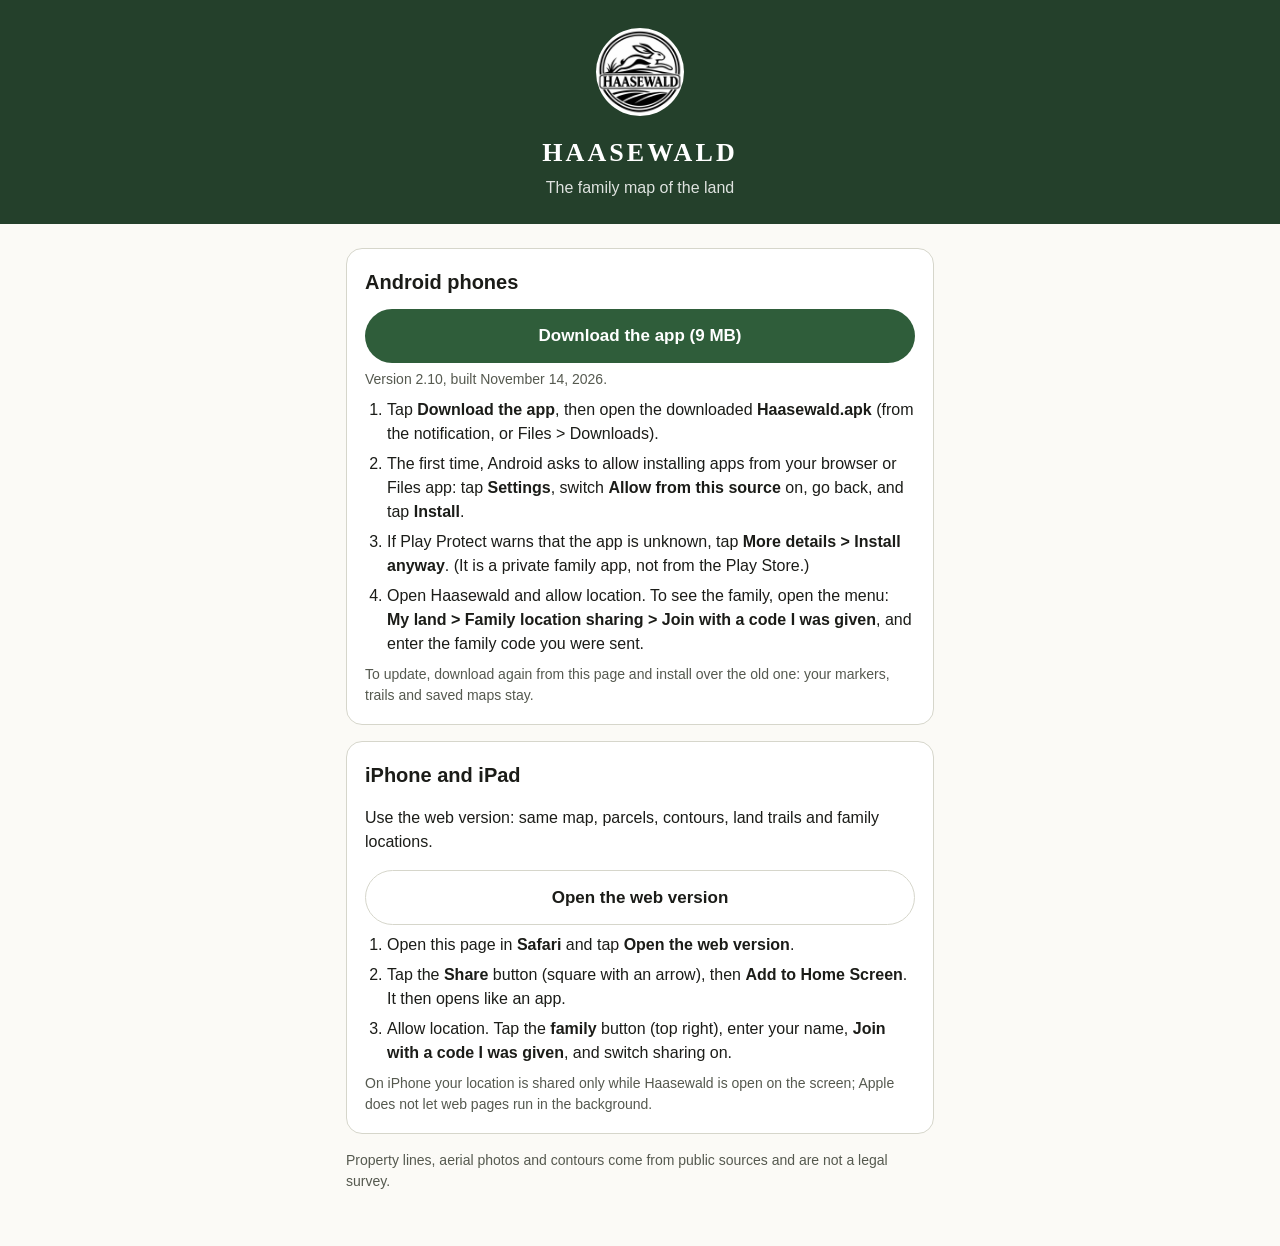
==== download.html @ 90247db0 "Haasewald site 96697b8" ====
<!doctype html>
<html lang="en">
<head>
<meta charset="utf-8">
<meta name="viewport" content="width=device-width, initial-scale=1">
<title>Get Haasewald</title>
<meta name="description" content="Download the Haasewald app for Android, or use the web version on iPhone.">
<meta name="theme-color" content="#24402B">
<link rel="icon" href="icons/favicon.png">
<link rel="apple-touch-icon" href="icons/apple-touch-icon.png">
<style>
  :root { --brand: #2F5D3A; --bar: #24402B; --paper: #FBFAF6; --card: #FFFFFF; --ink: #1B1C18; --soft: #55594F; --line: #D6D6CB; color-scheme: light; }
  @media (prefers-color-scheme: dark) {
    :root:not([data-theme="light"]) { --paper: #12140F; --card: #1E211B; --ink: #E6E6DC; --soft: #A9AD9F; --line: #3A3E35; color-scheme: dark; }
  }
  :root[data-theme="dark"] { --paper: #12140F; --card: #1E211B; --ink: #E6E6DC; --soft: #A9AD9F; --line: #3A3E35; color-scheme: dark; }
  * { box-sizing: border-box; }
  body { margin: 0; background: var(--paper); color: var(--ink); font: 16px/1.5 -apple-system, BlinkMacSystemFont, "Segoe UI", Roboto, Helvetica, Arial, sans-serif; }
  header { background: var(--bar); color: #fff; padding: 28px 16px 24px; text-align: center; }
  header img { width: 88px; height: 88px; border-radius: 50%; background: #fff; }
  header h1 { font-family: Georgia, "Times New Roman", serif; letter-spacing: .12em; margin: 10px 0 0; font-size: 26px; }
  header p { margin: 4px 0 0; opacity: .85; }
  main { max-width: 620px; margin: 0 auto; padding: 8px 16px 40px; }
  section { background: var(--card); border: 1px solid var(--line); border-radius: 16px; padding: 18px; margin: 16px 0; }
  h2 { margin: 0 0 8px; font-size: 20px; }
  .btn { display: block; text-align: center; background: var(--brand); color: #fff; text-decoration: none; font-weight: 700; padding: 14px 18px; border-radius: 999px; margin: 12px 0 6px; font-size: 17px; }
  .btn.ghost { background: transparent; color: var(--ink); border: 1px solid var(--line); }
  .small { color: var(--soft); font-size: 14px; }
  ol { padding-left: 22px; margin: 8px 0; }
  li { margin: 6px 0; }
</style>
</head>
<body>
<header>
  <img src="icons/icon-192.png" alt="">
  <h1>HAASEWALD</h1>
  <p>The family map of the land</p>
</header>
<main>
  <section>
    <h2>Android phones</h2>
    <a class="btn" href="Haasewald.apk" download>Download the app (9 MB)</a>
    <div class="small">Version 2.10, built November 14, 2026.</div>
    <ol>
      <li>Tap <b>Download the app</b>, then open the downloaded <b>Haasewald.apk</b> (from the notification, or Files &gt; Downloads).</li>
      <li>The first time, Android asks to allow installing apps from your browser or Files app: tap <b>Settings</b>, switch <b>Allow from this source</b> on, go back, and tap <b>Install</b>.</li>
      <li>If Play Protect warns that the app is unknown, tap <b>More details &gt; Install anyway</b>. (It is a private family app, not from the Play Store.)</li>
      <li>Open Haasewald and allow location. To see the family, open the menu: <b>My land &gt; Family location sharing &gt; Join with a code I was given</b>, and enter the family code you were sent.</li>
    </ol>
    <div class="small">To update, download again from this page and install over the old one: your markers, trails and saved maps stay.</div>
  </section>
  <section>
    <h2>iPhone and iPad</h2>
    <p>Use the web version: same map, parcels, contours, land trails and family locations.</p>
    <a class="btn ghost" href="./">Open the web version</a>
    <ol>
      <li>Open this page in <b>Safari</b> and tap <b>Open the web version</b>.</li>
      <li>Tap the <b>Share</b> button (square with an arrow), then <b>Add to Home Screen</b>. It then opens like an app.</li>
      <li>Allow location. Tap the <b>family</b> button (top right), enter your name, <b>Join with a code I was given</b>, and switch sharing on.</li>
    </ol>
    <div class="small">On iPhone your location is shared only while Haasewald is open on the screen; Apple does not let web pages run in the background.</div>
  </section>
  <p class="small">Property lines, aerial photos and contours come from public sources and are not a legal survey.</p>
</main>
</body>
</html>
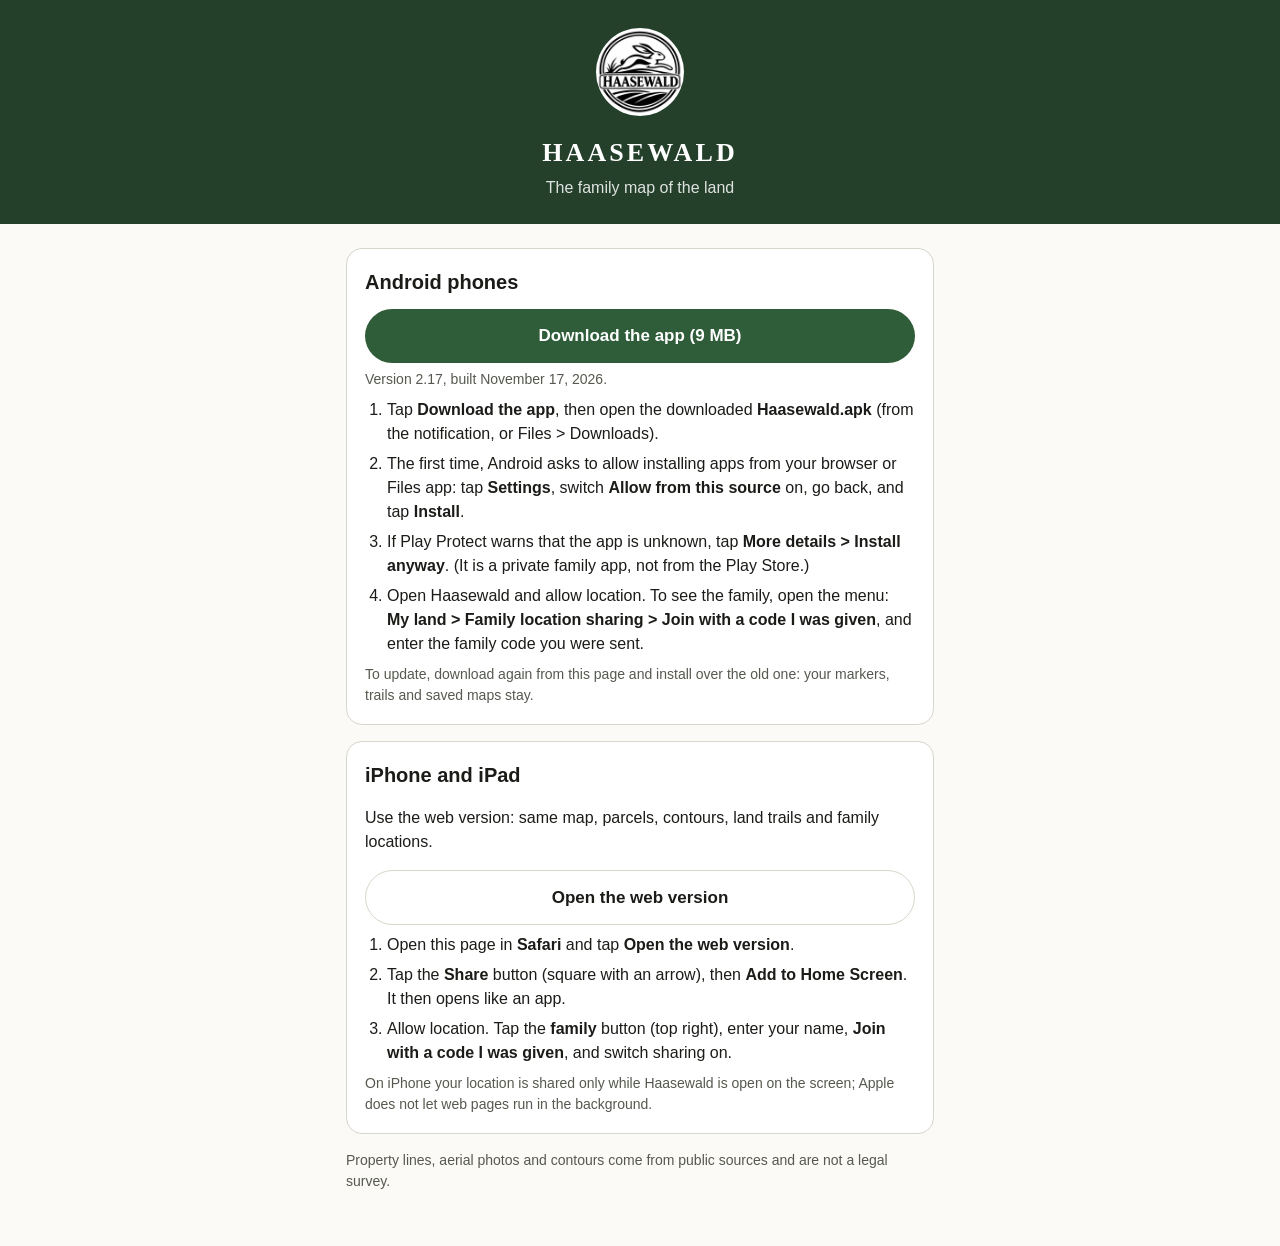
==== commit 5a2d8bb9: "Haasewald site 2580f3f" ====
--- a/download.html
+++ b/download.html
@@ -40,7 +40,7 @@
   <section>
     <h2>Android phones</h2>
     <a class="btn" href="Haasewald.apk" download>Download the app (9 MB)</a>
-    <div class="small">Version 2.10, built November 14, 2026.</div>
+    <div class="small">Version 2.17, built November 17, 2026.</div>
     <ol>
       <li>Tap <b>Download the app</b>, then open the downloaded <b>Haasewald.apk</b> (from the notification, or Files &gt; Downloads).</li>
       <li>The first time, Android asks to allow installing apps from your browser or Files app: tap <b>Settings</b>, switch <b>Allow from this source</b> on, go back, and tap <b>Install</b>.</li>
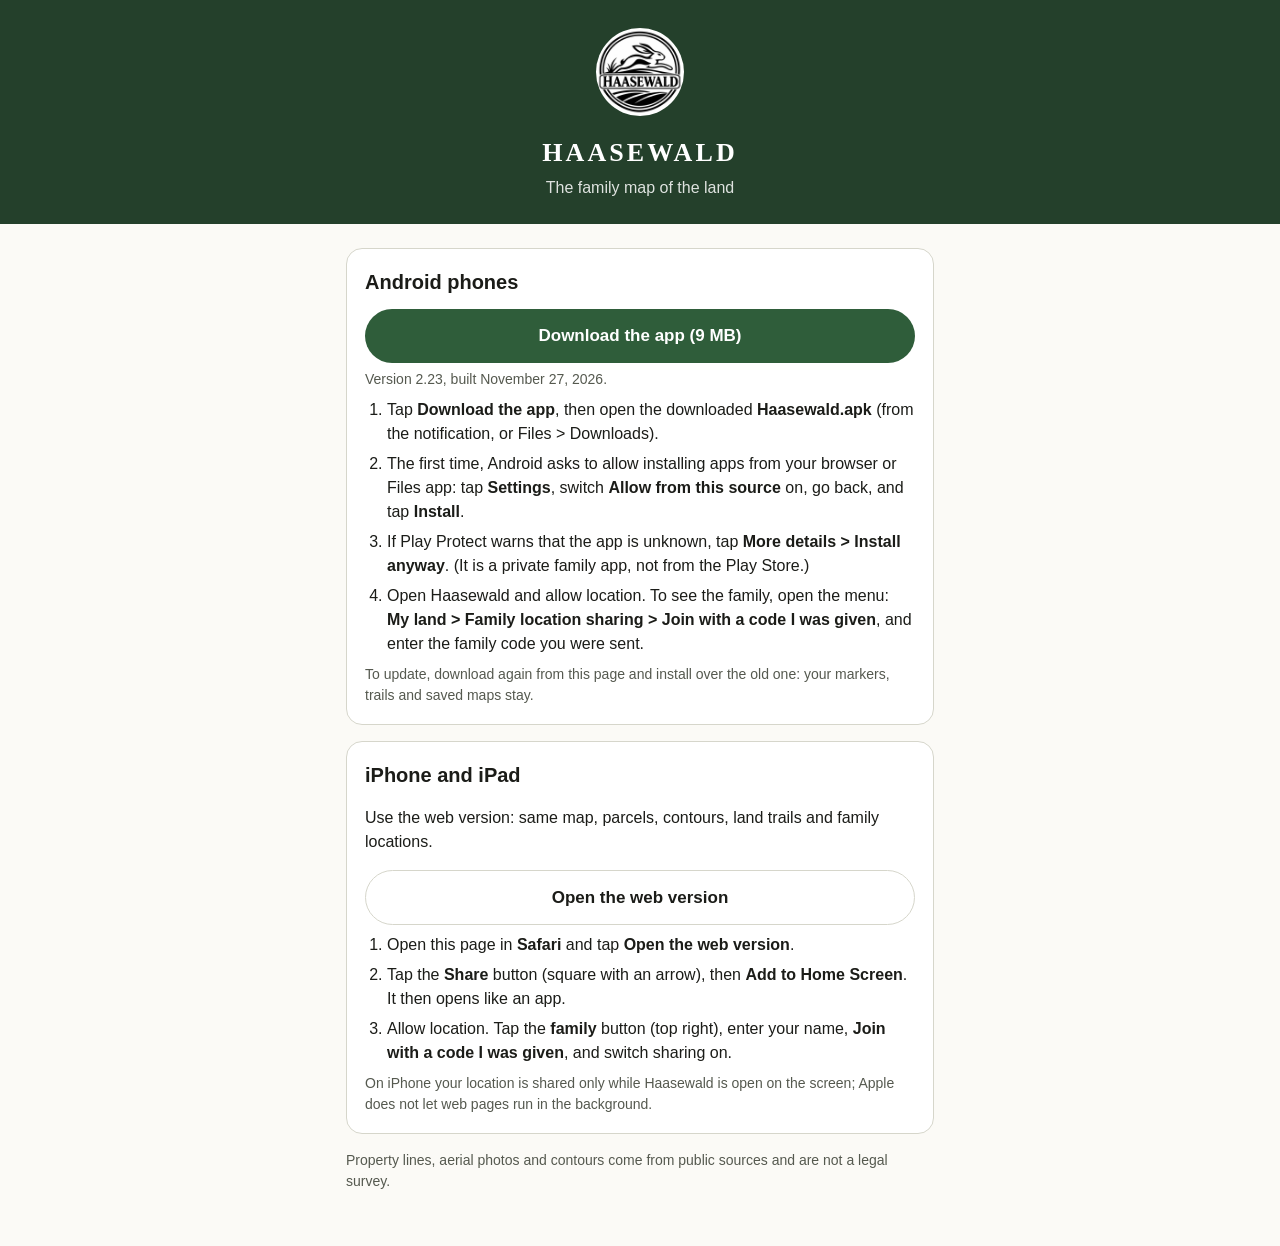
==== commit 96300d17: "Haasewald site 2c3bd38" ====
--- a/download.html
+++ b/download.html
@@ -40,7 +40,7 @@
   <section>
     <h2>Android phones</h2>
     <a class="btn" href="Haasewald.apk" download>Download the app (9 MB)</a>
-    <div class="small">Version 2.17, built November 17, 2026.</div>
+    <div class="small">Version 2.23, built November 27, 2026.</div>
     <ol>
       <li>Tap <b>Download the app</b>, then open the downloaded <b>Haasewald.apk</b> (from the notification, or Files &gt; Downloads).</li>
       <li>The first time, Android asks to allow installing apps from your browser or Files app: tap <b>Settings</b>, switch <b>Allow from this source</b> on, go back, and tap <b>Install</b>.</li>
